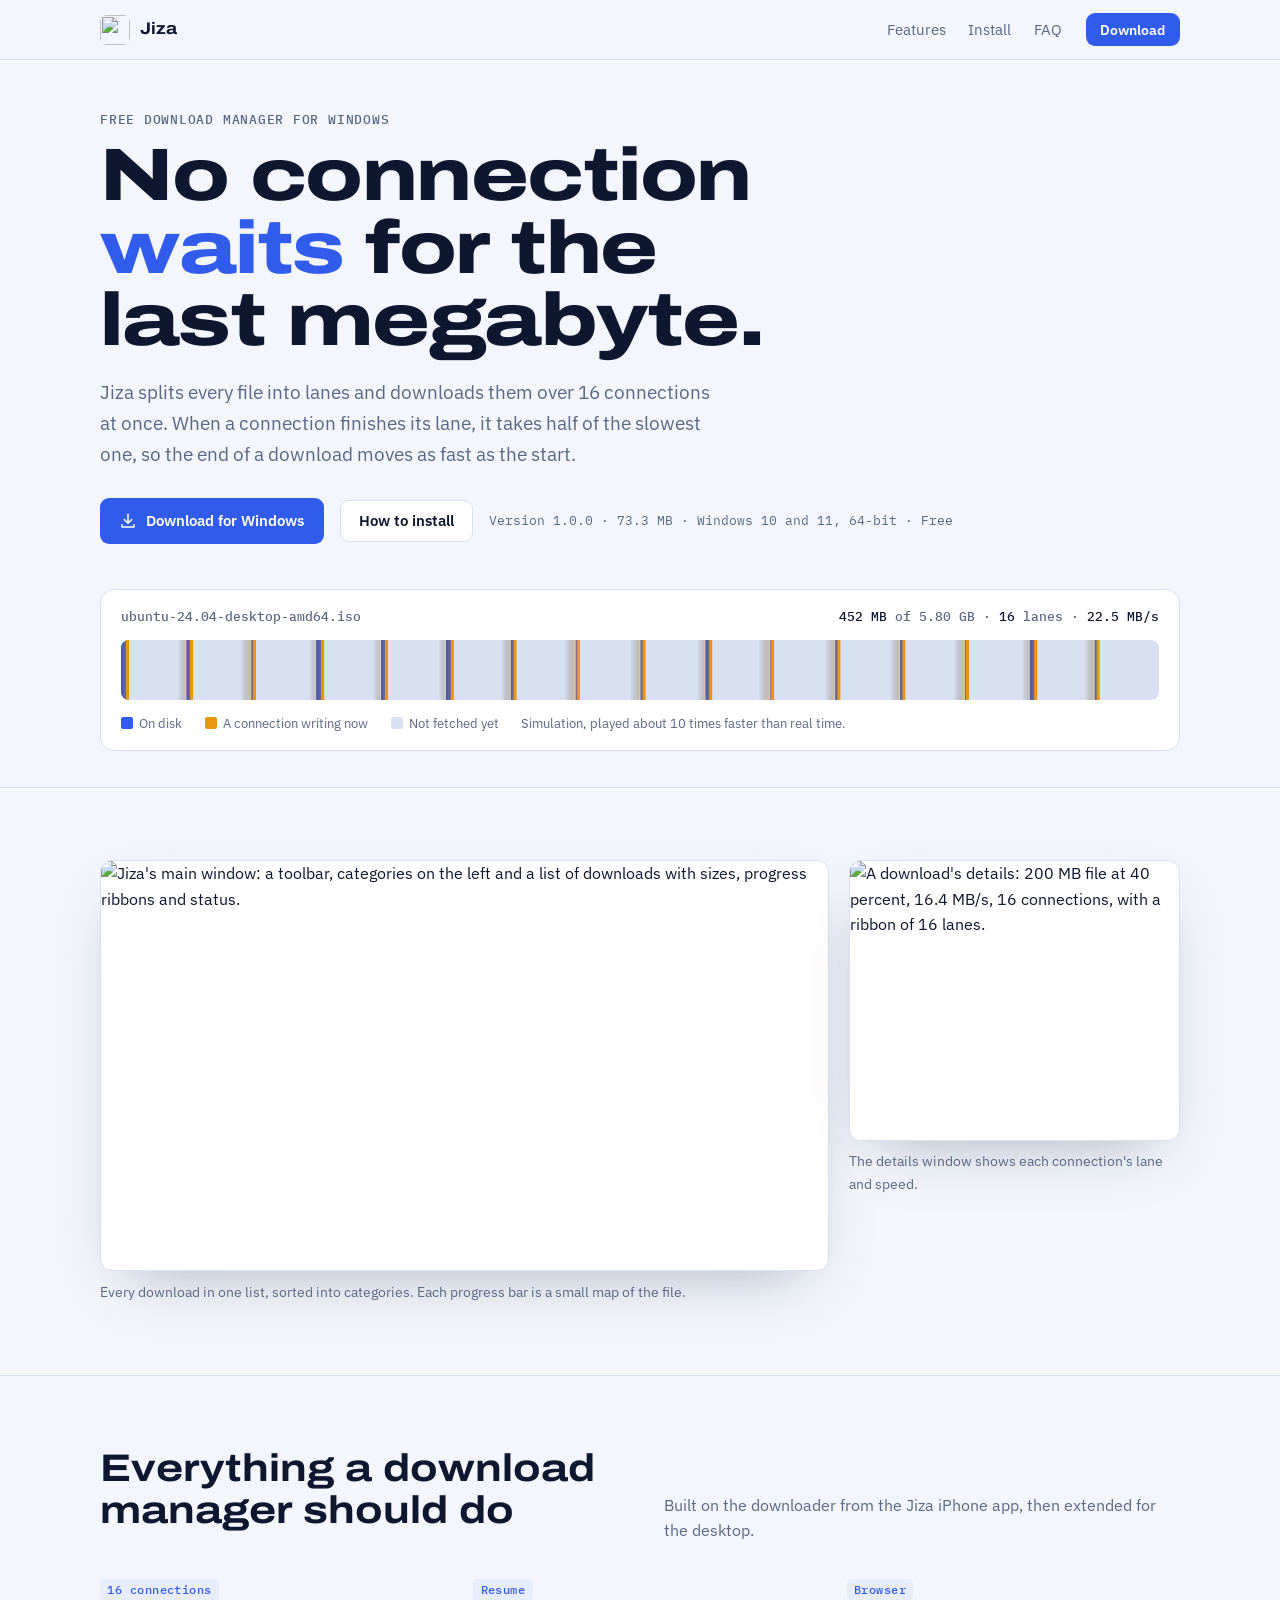
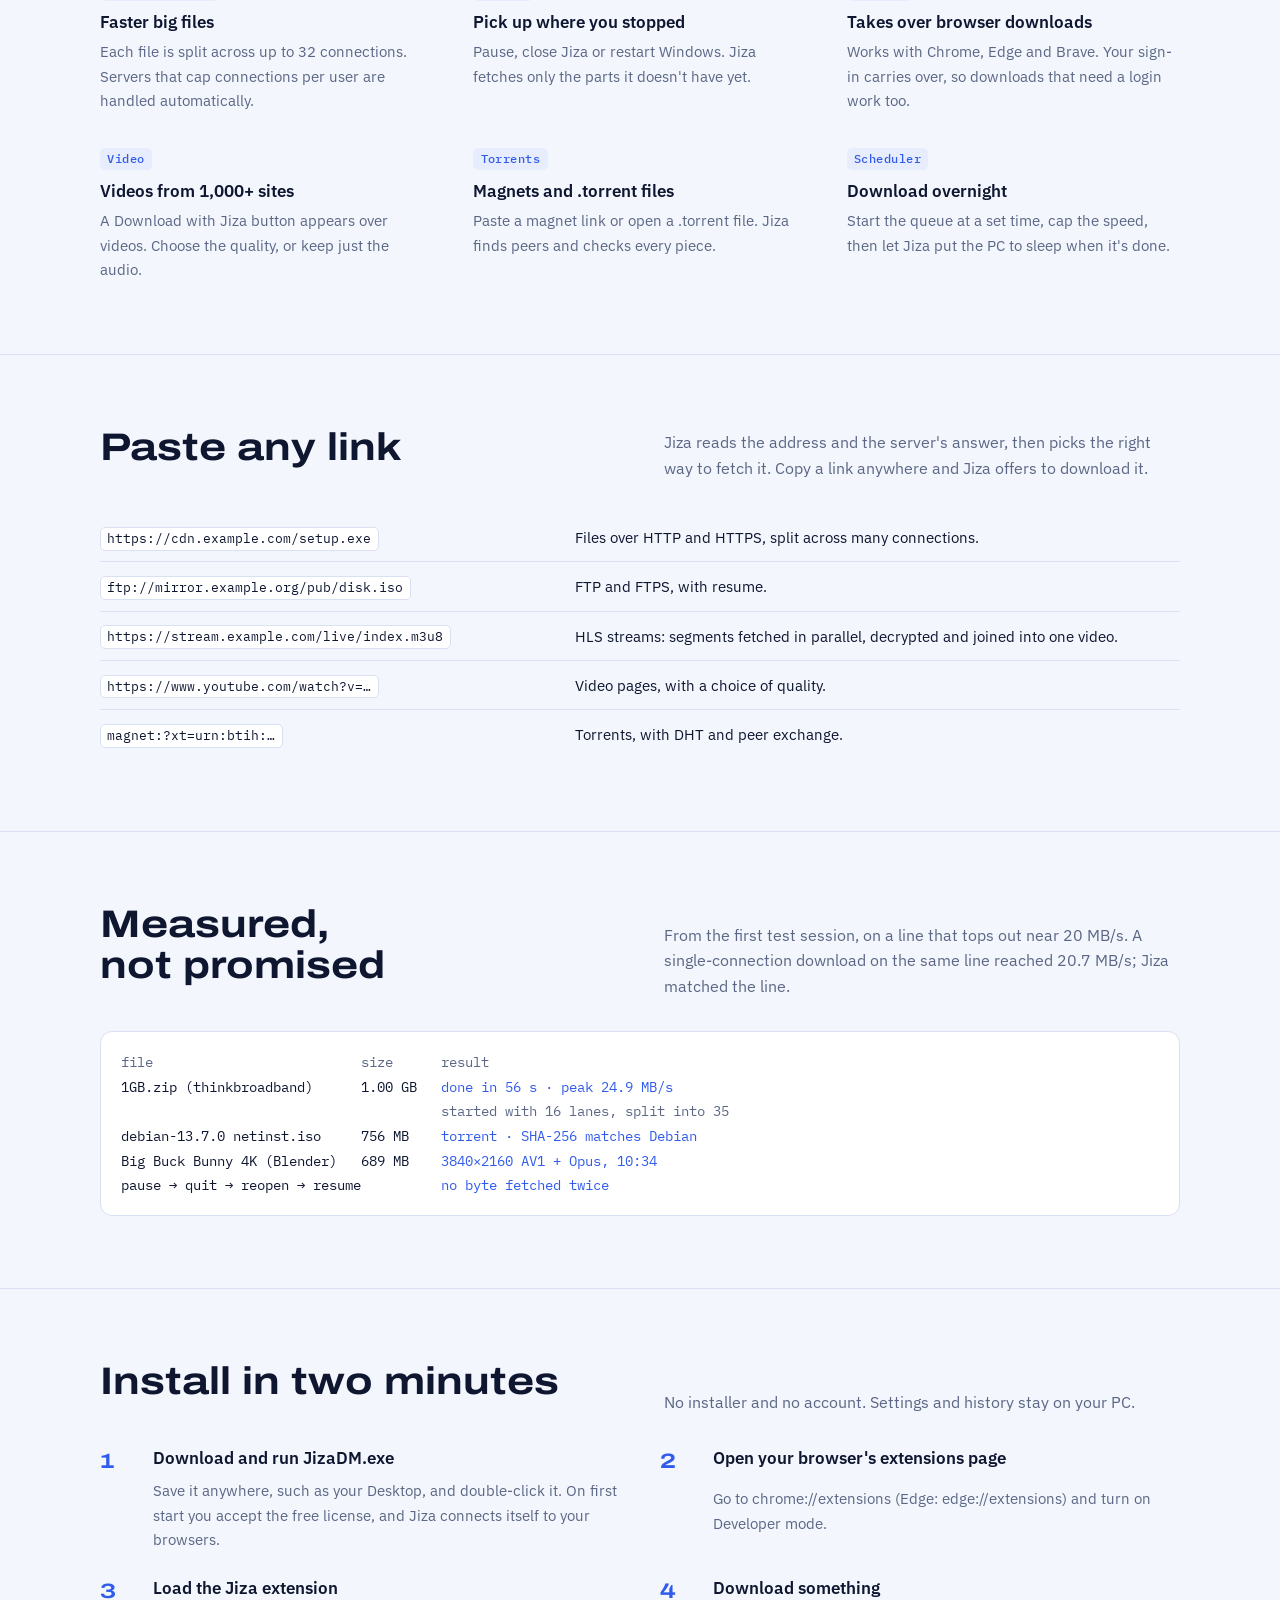
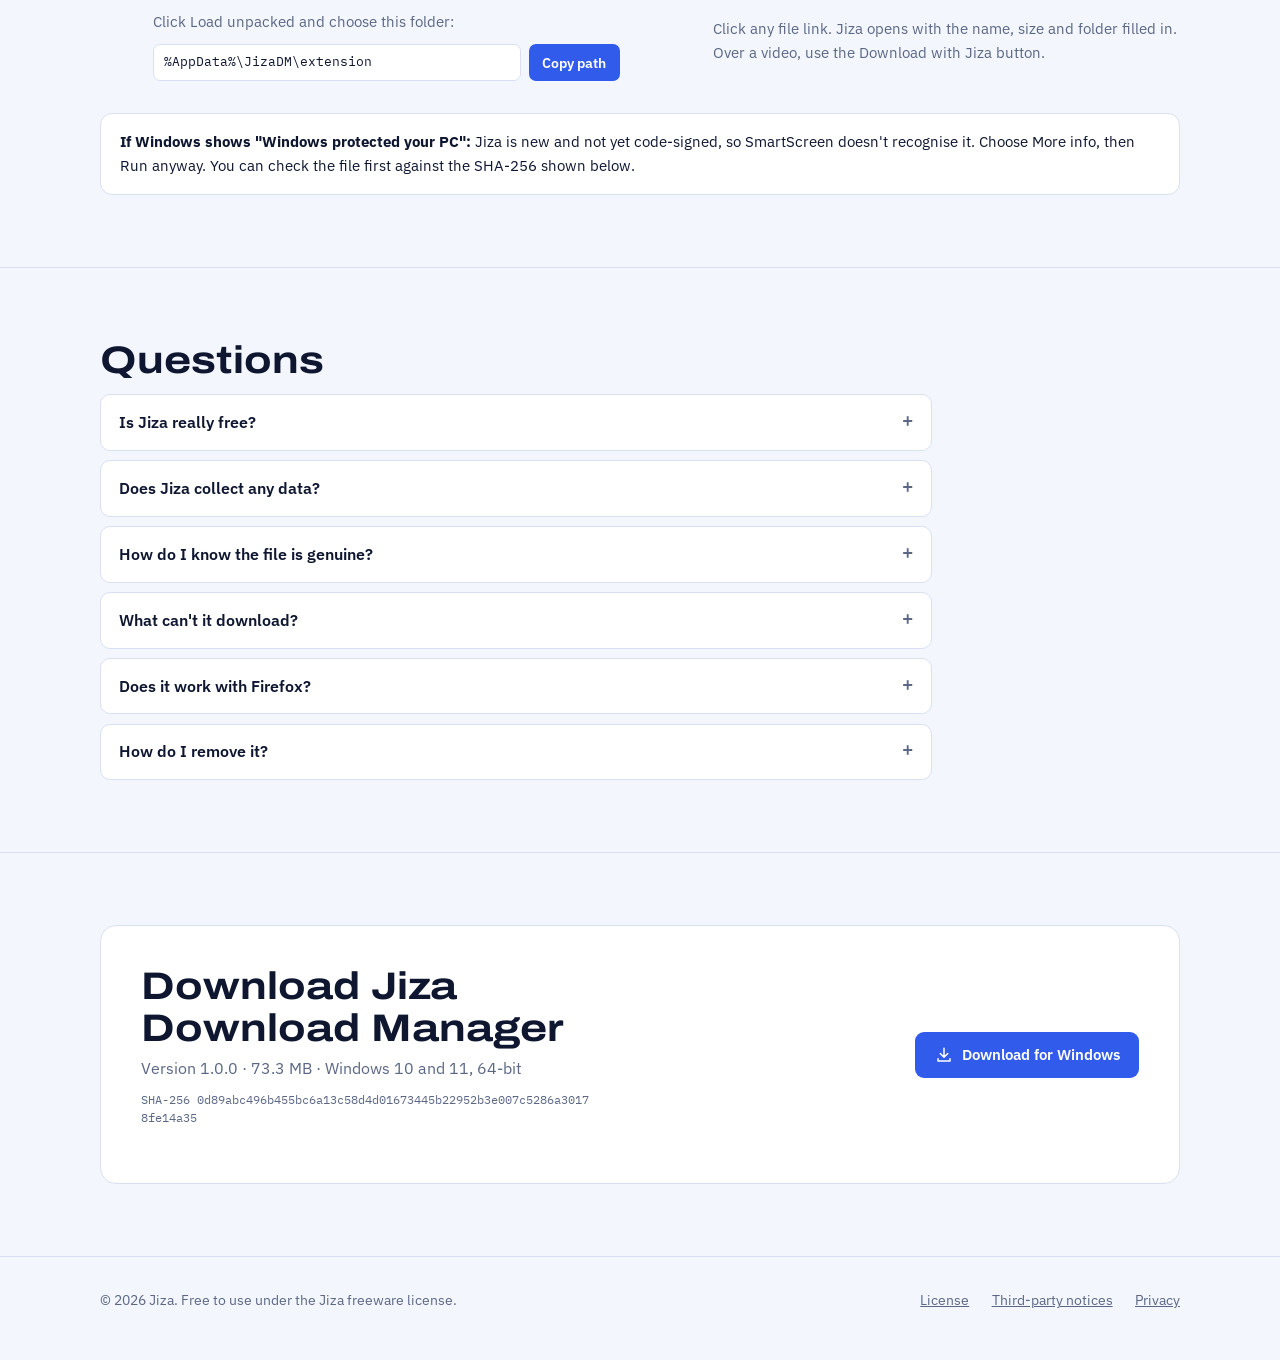
==== windows/JizaDM/site/public/index.html @ dedc34cc "Add Jiza Download Manager for Windows Windows download manager built from the Jiza app's downloader," ====
<!doctype html>
<html lang="en">
<head>
<meta charset="utf-8">
<meta name="viewport" content="width=device-width, initial-scale=1, viewport-fit=cover">
<title>Jiza Download Manager</title>
<meta name="description" content="Free download manager for Windows. Splits every file across 16 connections, resumes after restarts, and takes over downloads from Chrome, Edge and Brave.">
<meta property="og:title" content="Jiza Download Manager">
<meta property="og:description" content="Free download manager for Windows. 16 connections per file, resume anywhere, video sites and torrents.">
<meta property="og:image" content="https://jiza.app/assets/og.png">
<meta property="og:url" content="https://jiza.app/">
<meta name="twitter:card" content="summary_large_image">
<meta name="theme-color" content="#315BEB">
<link rel="icon" href="/assets/favicon.png" type="image/png">
<link rel="apple-touch-icon" href="/assets/apple-touch-icon.png">
<link rel="preconnect" href="https://fonts.googleapis.com">
<link rel="preconnect" href="https://fonts.gstatic.com" crossorigin>
<link rel="stylesheet" href="https://fonts.googleapis.com/css2?family=Archivo:wdth,wght@112..125,600..800&family=IBM+Plex+Mono:wght@400;500&family=IBM+Plex+Sans:wght@400;500;600&display=swap">
<style>
/* Layout: one wide column. The hero pairs the download with a live segment ribbon; sections below are reference. */
:root {
  --frost: #F3F6FC; --sheet: #FFFFFF; --ink: #0E1630; --slate: #5B6785; --rule: #D8E0F2;
  --cobalt: #315BEB; --cobalt-ink: #FFFFFF; --filament: #E8960F; --tint: #E7EDFC;
  --display: "Archivo", "Arial Narrow", system-ui, sans-serif;
  --body: "IBM Plex Sans", "Segoe UI", system-ui, sans-serif;
  --data: "IBM Plex Mono", "Cascadia Mono", Consolas, monospace;
  color-scheme: light;
}
@media (prefers-color-scheme: dark) {
  :root { --frost: #0F1730; --sheet: #172242; --ink: #EEF2FF; --slate: #9AA8C7; --rule: #26365F;
          --cobalt: #5A7EF2; --filament: #FFB547; --tint: #1C2A52; color-scheme: dark; }
}
* { box-sizing: border-box; }
html { scroll-behavior: smooth; }
@media (prefers-reduced-motion: reduce) { html { scroll-behavior: auto; } }
body { margin: 0; background: var(--frost); color: var(--ink); font: 400 1rem/1.6 var(--body); -webkit-font-smoothing: antialiased; }
.wrap { max-width: 70rem; margin: 0 auto; padding-left: max(20px, env(safe-area-inset-left, 0px)); padding-right: max(20px, env(safe-area-inset-right, 0px)); }
a { color: var(--cobalt); }
img { max-width: 100%; height: auto; display: block; }
:focus-visible { outline: 2px solid var(--filament); outline-offset: 3px; border-radius: 4px; }
.skip { position: absolute; left: -999px; top: 8px; background: var(--sheet); padding: .5rem .8rem; border-radius: 6px; }
.skip:focus { left: 12px; z-index: 20; }

/* Header */
header.top { position: sticky; top: 0; z-index: 10; background: color-mix(in srgb, var(--frost) 88%, transparent); backdrop-filter: blur(10px); border-bottom: 1px solid var(--rule); }
.bar { display: flex; align-items: center; gap: 1.5rem; padding-block: .8rem; }
.brand { display: flex; align-items: center; gap: .6rem; color: var(--ink); text-decoration: none; font: 700 1.05rem/1 var(--display); font-stretch: 112%; }
.brand img { width: 30px; height: 30px; border-radius: 7px; }
.bar nav { display: flex; gap: 1.4rem; margin-left: auto; font-size: .92rem; }
.bar nav a { color: var(--slate); text-decoration: none; }
.bar nav a:hover { color: var(--ink); }
.btn { display: inline-flex; align-items: center; gap: .55rem; font: 600 .95rem/1 var(--body); text-decoration: none; border-radius: 9px; padding: .8rem 1.15rem; border: 1px solid transparent; }
.btn-primary { background: var(--cobalt); color: var(--cobalt-ink); }
.btn-primary:hover { filter: brightness(1.08); }
.btn-quiet { color: var(--ink); border-color: var(--rule); background: var(--sheet); }
.btn-small { padding: .55rem .85rem; font-size: .88rem; }
.btn svg { width: 18px; height: 18px; flex: none; }

/* Hero */
.hero { padding-block: clamp(2rem, 6vh, 4.5rem) clamp(1.5rem, 4vh, 3rem); }
.eyebrow { font: 500 .8rem/1 var(--data); letter-spacing: .06em; text-transform: uppercase; color: var(--slate); }
.hero h1 { font: 800 clamp(2.2rem, min(5.8vw, 9vh), 4.8rem)/0.98 var(--display); font-stretch: 125%; letter-spacing: -0.02em; margin: .8rem 0 0; max-width: 15ch; text-wrap: balance; }
.hero h1 em { font-style: normal; color: var(--cobalt); }
.lede { max-width: 56ch; margin: 1.2rem 0 0; font-size: clamp(1.02rem, 2.2vh, 1.2rem); color: var(--slate); }
.cta { display: flex; flex-wrap: wrap; align-items: center; gap: .8rem 1rem; margin-top: 1.8rem; }
.meta { font: 400 .82rem/1.5 var(--data); color: var(--slate); }

.ribbon-frame { margin: clamp(1.5rem, 5vh, 3rem) 0 0; background: var(--sheet); border: 1px solid var(--rule); border-radius: 14px; padding: 1.1rem 1.25rem 1rem; }
.ribbon-head { display: flex; flex-wrap: wrap; justify-content: space-between; gap: .4rem 1.5rem; font: 500 .84rem/1.4 var(--data); color: var(--slate); font-variant-numeric: tabular-nums; }
.ribbon-head strong { color: var(--ink); font-weight: 500; }
#ribbon { display: block; width: 100%; height: clamp(40px, 7vh, 60px); margin-top: .85rem; }
.legend { display: flex; flex-wrap: wrap; align-items: center; gap: .4rem 1.4rem; margin-top: .8rem; font-size: .84rem; color: var(--slate); }
.swatch { display: inline-block; width: .75rem; height: .75rem; border-radius: 2px; vertical-align: -1px; margin-right: .4rem; }

/* Sections */
section { padding-block: clamp(3rem, 8vh, 5rem); border-top: 1px solid var(--rule); }
h2 { font: 700 clamp(1.6rem, 3.2vw, 2.4rem)/1.08 var(--display); font-stretch: 118%; margin: 0 0 .8rem; text-wrap: balance; max-width: 22ch; }
h3 { font: 600 1.05rem/1.3 var(--body); margin: 0 0 .35rem; }
p { margin: 0 0 1rem; max-width: 64ch; }
.muted { color: var(--slate); }
.head { display: grid; grid-template-columns: minmax(0, 1fr) minmax(0, 1fr); gap: 1rem 3rem; align-items: end; margin-bottom: 2rem; }
.head p { margin: 0; }

/* Screenshot */
.window { border-radius: 12px; overflow: hidden; border: 1px solid var(--rule); background: var(--sheet); box-shadow: 0 24px 60px -28px rgba(14, 22, 48, .35); }
.shots { display: grid; grid-template-columns: minmax(0, 2.2fr) minmax(0, 1fr); gap: 1.25rem; align-items: start; }
.caption { font-size: .88rem; color: var(--slate); margin-top: .6rem; }

/* Features */
.features { display: grid; grid-template-columns: repeat(3, minmax(0, 1fr)); gap: 2rem 2.5rem; }
.feature p { margin: 0; color: var(--slate); font-size: .96rem; }
.tag { display: inline-block; font: 500 .74rem/1 var(--data); letter-spacing: .04em; color: var(--cobalt); background: var(--tint); border-radius: 5px; padding: .3rem .45rem; margin-bottom: .7rem; }

/* Links table */
.links { width: 100%; border-collapse: collapse; font-size: .95rem; }
.links td { padding: .75rem 0; border-bottom: 1px solid var(--rule); vertical-align: top; }
.links tr:last-child td { border-bottom: 0; }
.links td:first-child { width: 44%; padding-right: 1.5rem; }
.links code { font: .82rem/1.4 var(--data); background: var(--sheet); border: 1px solid var(--rule); border-radius: 5px; padding: .15rem .4rem; word-break: break-all; }

/* Measured log */
.log { margin: 0; font: .88rem/1.75 var(--data); color: var(--ink); background: var(--sheet); border: 1px solid var(--rule); border-radius: 12px; padding: 1.1rem 1.25rem; overflow-x: auto; white-space: pre; font-variant-numeric: tabular-nums; }
.log .ok { color: var(--cobalt); } .log .dim { color: var(--slate); }

/* Install steps: a real sequence */
.steps { list-style: none; padding: 0; margin: 0; display: grid; grid-template-columns: repeat(2, minmax(0, 1fr)); gap: 1.5rem 2.5rem; counter-reset: step; }
.steps li { counter-increment: step; display: grid; grid-template-columns: 2.4rem minmax(0, 1fr); gap: .2rem .9rem; }
.steps li::before { content: counter(step); grid-row: 1 / span 3; font: 700 1.3rem/1.3 var(--display); font-stretch: 125%; color: var(--cobalt); }
.steps li > * { grid-column: 2; }
.steps p { margin: 0; color: var(--slate); font-size: .95rem; }
.copy-row { display: flex; gap: .5rem; margin-top: .5rem; flex-wrap: wrap; }
.copy-row code { flex: 1 1 14rem; min-width: 0; font: .82rem/1.4 var(--data); background: var(--sheet); border: 1px solid var(--rule); border-radius: 7px; padding: .5rem .65rem; overflow-x: auto; white-space: nowrap; }
.copy-row button { font: 600 .85rem var(--body); color: var(--cobalt-ink); background: var(--cobalt); border: 0; border-radius: 7px; padding: .5rem .85rem; cursor: pointer; }
.note { margin-top: 2rem; background: var(--sheet); border: 1px solid var(--rule); border-radius: 12px; padding: 1rem 1.2rem; font-size: .94rem; }
.note strong { color: var(--ink); }

/* FAQ */
.faq { display: grid; gap: .6rem; max-width: 52rem; }
details { background: var(--sheet); border: 1px solid var(--rule); border-radius: 10px; padding: .9rem 1.1rem; }
summary { cursor: pointer; font-weight: 600; list-style: none; display: flex; justify-content: space-between; gap: 1rem; }
summary::-webkit-details-marker { display: none; }
summary::after { content: "+"; font: 500 1.2rem/1 var(--data); color: var(--slate); }
details[open] summary::after { content: "−"; }
details p { margin: .7rem 0 0; color: var(--slate); }

/* Download band */
.final .box { background: var(--sheet); border: 1px solid var(--rule); border-radius: 16px; padding: clamp(1.5rem, 4vw, 2.5rem); display: grid; grid-template-columns: minmax(0, 1fr) auto; gap: 1.5rem 2rem; align-items: center; }
.hash { font: .76rem/1.5 var(--data); color: var(--slate); word-break: break-all; margin-top: .6rem; }

footer { border-top: 1px solid var(--rule); padding-block: 2rem 3rem; font-size: .88rem; color: var(--slate); }
footer .row { display: flex; flex-wrap: wrap; gap: .6rem 1.5rem; justify-content: space-between; }
footer nav { display: flex; flex-wrap: wrap; gap: .6rem 1.4rem; }
footer a { color: var(--slate); }

@media (max-width: 900px) {
  .features { grid-template-columns: repeat(2, minmax(0, 1fr)); }
  .shots { grid-template-columns: minmax(0, 1fr); }
  .head { grid-template-columns: minmax(0, 1fr); }
}
@media (max-width: 640px) {
  .bar nav { display: none; }
  .bar .btn { margin-left: auto; }
  .features, .steps { grid-template-columns: minmax(0, 1fr); }
  .final .box { grid-template-columns: minmax(0, 1fr); }
  .links tr { display: grid; border-bottom: 1px solid var(--rule); padding-block: .5rem; }
  .links td, .links td:first-child { width: auto; border: 0; padding: .2rem 0; }
  .log { white-space: pre-wrap; font-size: .8rem; }
}
</style>
</head>
<body>
<a class="skip" href="#main">Skip to content</a>
<header class="top">
  <div class="wrap bar">
    <a class="brand" href="/"><img src="/assets/favicon.png" alt="" width="30" height="30">Jiza</a>
    <nav aria-label="Sections">
      <a href="#features">Features</a>
      <a href="#install">Install</a>
      <a href="#faq">FAQ</a>
    </nav>
    <a class="btn btn-primary btn-small" href="/download/JizaDM.exe">Download</a>
  </div>
</header>

<main id="main">
  <div class="wrap hero">
    <div class="eyebrow">Free download manager for Windows</div>
    <h1>No connection <em>waits</em> for the last megabyte.</h1>
    <p class="lede">Jiza splits every file into lanes and downloads them over 16 connections at once. When a connection finishes its lane, it takes half of the slowest one, so the end of a download moves as fast as the start.</p>
    <div class="cta">
      <a class="btn btn-primary" href="/download/JizaDM.exe">
        <svg viewBox="0 0 24 24" fill="none" stroke="currentColor" stroke-width="2" stroke-linecap="round" stroke-linejoin="round" aria-hidden="true"><path d="M12 3v12m0 0-5-5m5 5 5-5M4 17v3h16v-3"/></svg>
        Download for Windows
      </a>
      <a class="btn btn-quiet" href="#install">How to install</a>
      <span class="meta">Version 1.0.0 · 73.3 MB · Windows 10 and 11, 64-bit · Free</span>
    </div>

    <figure class="ribbon-frame">
      <div class="ribbon-head">
        <span>ubuntu-24.04-desktop-amd64.iso</span>
        <span><strong id="got">0 MB</strong> of 5.80 GB · <strong id="lanes">16</strong> lanes · <strong id="rate">0.0 MB/s</strong></span>
      </div>
      <canvas id="ribbon" role="img" aria-label="Animated segment ribbon: sixteen connections fill their parts of a file, and finished connections split the slowest remaining part."></canvas>
      <figcaption class="legend">
        <span><i class="swatch" style="background:var(--cobalt)"></i>On disk</span>
        <span><i class="swatch" style="background:var(--filament)"></i>A connection writing now</span>
        <span><i class="swatch" style="background:var(--rule)"></i>Not fetched yet</span>
        <span>Simulation, played about 10 times faster than real time.</span>
      </figcaption>
    </figure>
  </div>

  <section>
    <div class="wrap">
      <div class="shots">
        <figure style="margin:0">
          <div class="window"><img src="/assets/app-main.webp" width="1400" height="788" alt="Jiza's main window: a toolbar, categories on the left and a list of downloads with sizes, progress ribbons and status." loading="lazy"></div>
          <figcaption class="caption">Every download in one list, sorted into categories. Each progress bar is a small map of the file.</figcaption>
        </figure>
        <figure style="margin:0">
          <div class="window"><img src="/assets/app-details.webp" width="759" height="642" alt="A download's details: 200 MB file at 40 percent, 16.4 MB/s, 16 connections, with a ribbon of 16 lanes." loading="lazy"></div>
          <figcaption class="caption">The details window shows each connection's lane and speed.</figcaption>
        </figure>
      </div>
    </div>
  </section>

  <section id="features">
    <div class="wrap">
      <div class="head">
        <h2>Everything a download manager should do</h2>
        <p class="muted">Built on the downloader from the Jiza iPhone app, then extended for the desktop.</p>
      </div>
      <div class="features">
        <div class="feature"><span class="tag">16 connections</span><h3>Faster big files</h3><p>Each file is split across up to 32 connections. Servers that cap connections per user are handled automatically.</p></div>
        <div class="feature"><span class="tag">Resume</span><h3>Pick up where you stopped</h3><p>Pause, close Jiza or restart Windows. Jiza fetches only the parts it doesn't have yet.</p></div>
        <div class="feature"><span class="tag">Browser</span><h3>Takes over browser downloads</h3><p>Works with Chrome, Edge and Brave. Your sign-in carries over, so downloads that need a login work too.</p></div>
        <div class="feature"><span class="tag">Video</span><h3>Videos from 1,000+ sites</h3><p>A Download with Jiza button appears over videos. Choose the quality, or keep just the audio.</p></div>
        <div class="feature"><span class="tag">Torrents</span><h3>Magnets and .torrent files</h3><p>Paste a magnet link or open a .torrent file. Jiza finds peers and checks every piece.</p></div>
        <div class="feature"><span class="tag">Scheduler</span><h3>Download overnight</h3><p>Start the queue at a set time, cap the speed, then let Jiza put the PC to sleep when it's done.</p></div>
      </div>
    </div>
  </section>

  <section>
    <div class="wrap">
      <div class="head">
        <h2>Paste any link</h2>
        <p class="muted">Jiza reads the address and the server's answer, then picks the right way to fetch it. Copy a link anywhere and Jiza offers to download it.</p>
      </div>
      <table class="links">
        <tbody>
          <tr><td><code>https://cdn.example.com/setup.exe</code></td><td>Files over HTTP and HTTPS, split across many connections.</td></tr>
          <tr><td><code>ftp://mirror.example.org/pub/disk.iso</code></td><td>FTP and FTPS, with resume.</td></tr>
          <tr><td><code>https://stream.example.com/live/index.m3u8</code></td><td>HLS streams: segments fetched in parallel, decrypted and joined into one video.</td></tr>
          <tr><td><code>https://www.youtube.com/watch?v=…</code></td><td>Video pages, with a choice of quality.</td></tr>
          <tr><td><code>magnet:?xt=urn:btih:…</code></td><td>Torrents, with DHT and peer exchange.</td></tr>
        </tbody>
      </table>
    </div>
  </section>

  <section>
    <div class="wrap">
      <div class="head">
        <h2>Measured, not promised</h2>
        <p class="muted">From the first test session, on a line that tops out near 20 MB/s. A single-connection download on the same line reached 20.7 MB/s; Jiza matched the line.</p>
      </div>
      <pre class="log"><span class="dim">file                          size      result</span>
1GB.zip (thinkbroadband)      1.00 GB   <span class="ok">done in 56 s · peak 24.9 MB/s</span>
                                        <span class="dim">started with 16 lanes, split into 35</span>
debian-13.7.0 netinst.iso     756 MB    <span class="ok">torrent · SHA-256 matches Debian</span>
Big Buck Bunny 4K (Blender)   689 MB    <span class="ok">3840×2160 AV1 + Opus, 10:34</span>
pause → quit → reopen → resume          <span class="ok">no byte fetched twice</span></pre>
    </div>
  </section>

  <section id="install">
    <div class="wrap">
      <div class="head">
        <h2>Install in two minutes</h2>
        <p class="muted">No installer and no account. Settings and history stay on your PC.</p>
      </div>
      <ol class="steps">
        <li>
          <h3>Download and run JizaDM.exe</h3>
          <p>Save it anywhere, such as your Desktop, and double-click it. On first start you accept the free license, and Jiza connects itself to your browsers.</p>
        </li>
        <li>
          <h3>Open your browser's extensions page</h3>
          <p>Go to chrome://extensions (Edge: edge://extensions) and turn on Developer mode.</p>
        </li>
        <li>
          <h3>Load the Jiza extension</h3>
          <p>Click Load unpacked and choose this folder:</p>
          <div class="copy-row"><code id="ext-path">%AppData%\JizaDM\extension</code><button type="button" id="copy-path">Copy path</button></div>
        </li>
        <li>
          <h3>Download something</h3>
          <p>Click any file link. Jiza opens with the name, size and folder filled in. Over a video, use the Download with Jiza button.</p>
        </li>
      </ol>
      <div class="note"><strong>If Windows shows "Windows protected your PC":</strong> Jiza is new and not yet code-signed, so SmartScreen doesn't recognise it. Choose More info, then Run anyway. You can check the file first against the SHA-256 shown below.</div>
    </div>
  </section>

  <section id="faq">
    <div class="wrap">
      <h2>Questions</h2>
      <div class="faq">
        <details><summary>Is Jiza really free?</summary><p>Yes. You can use it on any number of PCs, at home or at work, at no cost. There are no ads, no trial period and no paid tier. The <a href="/license">license</a> covers the details.</p></details>
        <details><summary>Does Jiza collect any data?</summary><p>No. There are no analytics. Jiza only contacts the sites you download from, the yt-dlp and FFmpeg releases on GitHub when you first use video features, and torrent peers when you download a torrent.</p></details>
        <details><summary>How do I know the file is genuine?</summary><p>Compare its SHA-256 with the one on this page. In PowerShell, run <code>Get-FileHash JizaDM.exe</code> in the folder you saved it to.</p></details>
        <details><summary>What can't it download?</summary><p>Streams protected by DRM, such as Netflix, Disney+ and Spotify. Jiza doesn't bypass copy protection. Only download files you have the right to keep.</p></details>
        <details><summary>Does it work with Firefox?</summary><p>Not yet. The browser extension supports Chrome, Edge, Brave and Vivaldi. In any browser you can still copy a link; Jiza notices it and offers to download.</p></details>
        <details><summary>How do I remove it?</summary><p>Close Jiza from its tray icon, delete JizaDM.exe, and delete the folder %AppData%\JizaDM. Remove the extension from your browser's extensions page.</p></details>
      </div>
    </div>
  </section>

  <section class="final">
    <div class="wrap">
      <div class="box">
        <div>
          <h2 style="margin-bottom:.4rem">Download Jiza Download Manager</h2>
          <p class="muted" style="margin:0">Version 1.0.0 · 73.3 MB · Windows 10 and 11, 64-bit</p>
          <p class="hash">SHA-256 0d89abc496b455bc6a13c58d4d01673445b22952b3e007c5286a30178fe14a35</p>
        </div>
        <a class="btn btn-primary" href="/download/JizaDM.exe">
          <svg viewBox="0 0 24 24" fill="none" stroke="currentColor" stroke-width="2" stroke-linecap="round" stroke-linejoin="round" aria-hidden="true"><path d="M12 3v12m0 0-5-5m5 5 5-5M4 17v3h16v-3"/></svg>
          Download for Windows
        </a>
      </div>
    </div>
  </section>
</main>

<footer>
  <div class="wrap row">
    <span>© 2026 Jiza. Free to use under the Jiza freeware license.</span>
    <nav aria-label="Legal">
      <a href="/license">License</a>
      <a href="/license#notices">Third-party notices</a>
      <a href="/license#privacy">Privacy</a>
    </nav>
  </div>
</footer>

<script>
(() => {
  const canvas = document.getElementById("ribbon");
  const ctx = canvas.getContext("2d");
  const got = document.getElementById("got"), lanesOut = document.getElementById("lanes"), rateOut = document.getElementById("rate");
  const TOTAL = 5.8 * 1024, MIN_SPLIT = 48, SPEEDUP = 10;
  const reduced = matchMedia("(prefers-reduced-motion: reduce)").matches;
  let segments, workers, last, finishedAt;
  const token = name => getComputedStyle(document.documentElement).getPropertyValue(name).trim();

  function reset() {
    const n = 16, size = TOTAL / n;
    segments = Array.from({ length: n }, (_, i) => ({ start: i * size, end: (i + 1) * size, done: 0, owner: i }));
    workers = Array.from({ length: n }, (_, i) => ({ id: i, speed: 0.8 + Math.random() * 1.4, seg: segments[i] }));
    last = performance.now(); finishedAt = 0;
  }
  function steal(worker) {
    let victim = null, most = 0;
    for (const s of segments) {
      const left = s.end - (s.start + s.done);
      if (s.owner !== null && left >= MIN_SPLIT && left > most) { victim = s; most = left; }
    }
    if (!victim) { worker.seg = null; return; }
    const mid = victim.start + victim.done + most / 2;
    const upper = { start: mid, end: victim.end, done: 0, owner: worker.id };
    victim.end = mid;
    segments.splice(segments.indexOf(victim) + 1, 0, upper);
    worker.seg = upper;
  }
  function step(seconds) {
    let rate = 0;
    for (const w of workers) {
      if (!w.seg) continue;
      const s = w.seg, pace = w.speed * (0.85 + Math.random() * 0.3);
      s.done = Math.min(s.end - s.start, s.done + pace * seconds);
      rate += pace;
      if (s.start + s.done >= s.end) { s.owner = null; steal(w); }
    }
    return rate;
  }
  function draw() {
    const dpr = devicePixelRatio || 1, w = canvas.clientWidth, h = canvas.clientHeight;
    if (canvas.width !== Math.round(w * dpr) || canvas.height !== Math.round(h * dpr)) { canvas.width = Math.round(w * dpr); canvas.height = Math.round(h * dpr); }
    ctx.setTransform(dpr, 0, 0, dpr, 0, 0);
    const track = token("--rule"), disk = token("--cobalt"), head = token("--filament"), sheet = token("--sheet");
    ctx.clearRect(0, 0, w, h); ctx.save(); ctx.beginPath(); ctx.roundRect(0, 0, w, h, 8); ctx.clip();
    ctx.fillStyle = track; ctx.fillRect(0, 0, w, h);
    for (const s of segments) {
      const x = (s.start / TOTAL) * w, fill = (s.done / TOTAL) * w;
      ctx.fillStyle = disk; ctx.fillRect(x, 0, fill, h);
      if (s.start > 0) { ctx.fillStyle = sheet; ctx.fillRect(x - 0.5, 0, 1, h); }
      if (s.owner !== null && s.start + s.done < s.end) {
        const edge = x + fill, glow = ctx.createLinearGradient(edge - 14, 0, edge, 0);
        glow.addColorStop(0, "rgba(0,0,0,0)"); glow.addColorStop(1, head);
        ctx.globalAlpha = 0.45; ctx.fillStyle = glow; ctx.fillRect(edge - 14, 0, 14, h);
        ctx.globalAlpha = 1; ctx.fillStyle = head; ctx.fillRect(edge - 1.5, 0, 3, h);
      }
    }
    ctx.restore();
  }
  function report(rate) {
    const done = segments.reduce((a, s) => a + s.done, 0);
    got.textContent = done >= 1024 ? (done / 1024).toFixed(2) + " GB" : Math.round(done) + " MB";
    lanesOut.textContent = segments.length;
    rateOut.textContent = rate.toFixed(1) + " MB/s";
    return done;
  }
  function frame(now) {
    const seconds = Math.min(0.1, (now - last) / 1000) * SPEEDUP; last = now;
    const done = report(step(seconds)); draw();
    if (done >= TOTAL - 0.01) { rateOut.textContent = "complete"; finishedAt ||= now; if (now - finishedAt > 2400) reset(); }
    requestAnimationFrame(frame);
  }
  function still() { reset(); let rate = 0; for (let i = 0; i < 1900; i++) rate = step(1); report(rate); draw(); }
  addEventListener("resize", draw);
  matchMedia("(prefers-color-scheme: dark)").addEventListener("change", draw);
  if (reduced) still(); else { reset(); draw(); requestAnimationFrame(frame); }

  const copy = document.getElementById("copy-path");
  copy.addEventListener("click", async () => {
    const code = document.getElementById("ext-path");
    try { await navigator.clipboard.writeText(code.textContent); copy.textContent = "Copied"; }
    catch { const r = document.createRange(); r.selectNodeContents(code); const s = getSelection(); s.removeAllRanges(); s.addRange(r); copy.textContent = "Press Ctrl+C"; }
    setTimeout(() => (copy.textContent = "Copy path"), 2000);
  });
})();
</script>
</body>
</html>
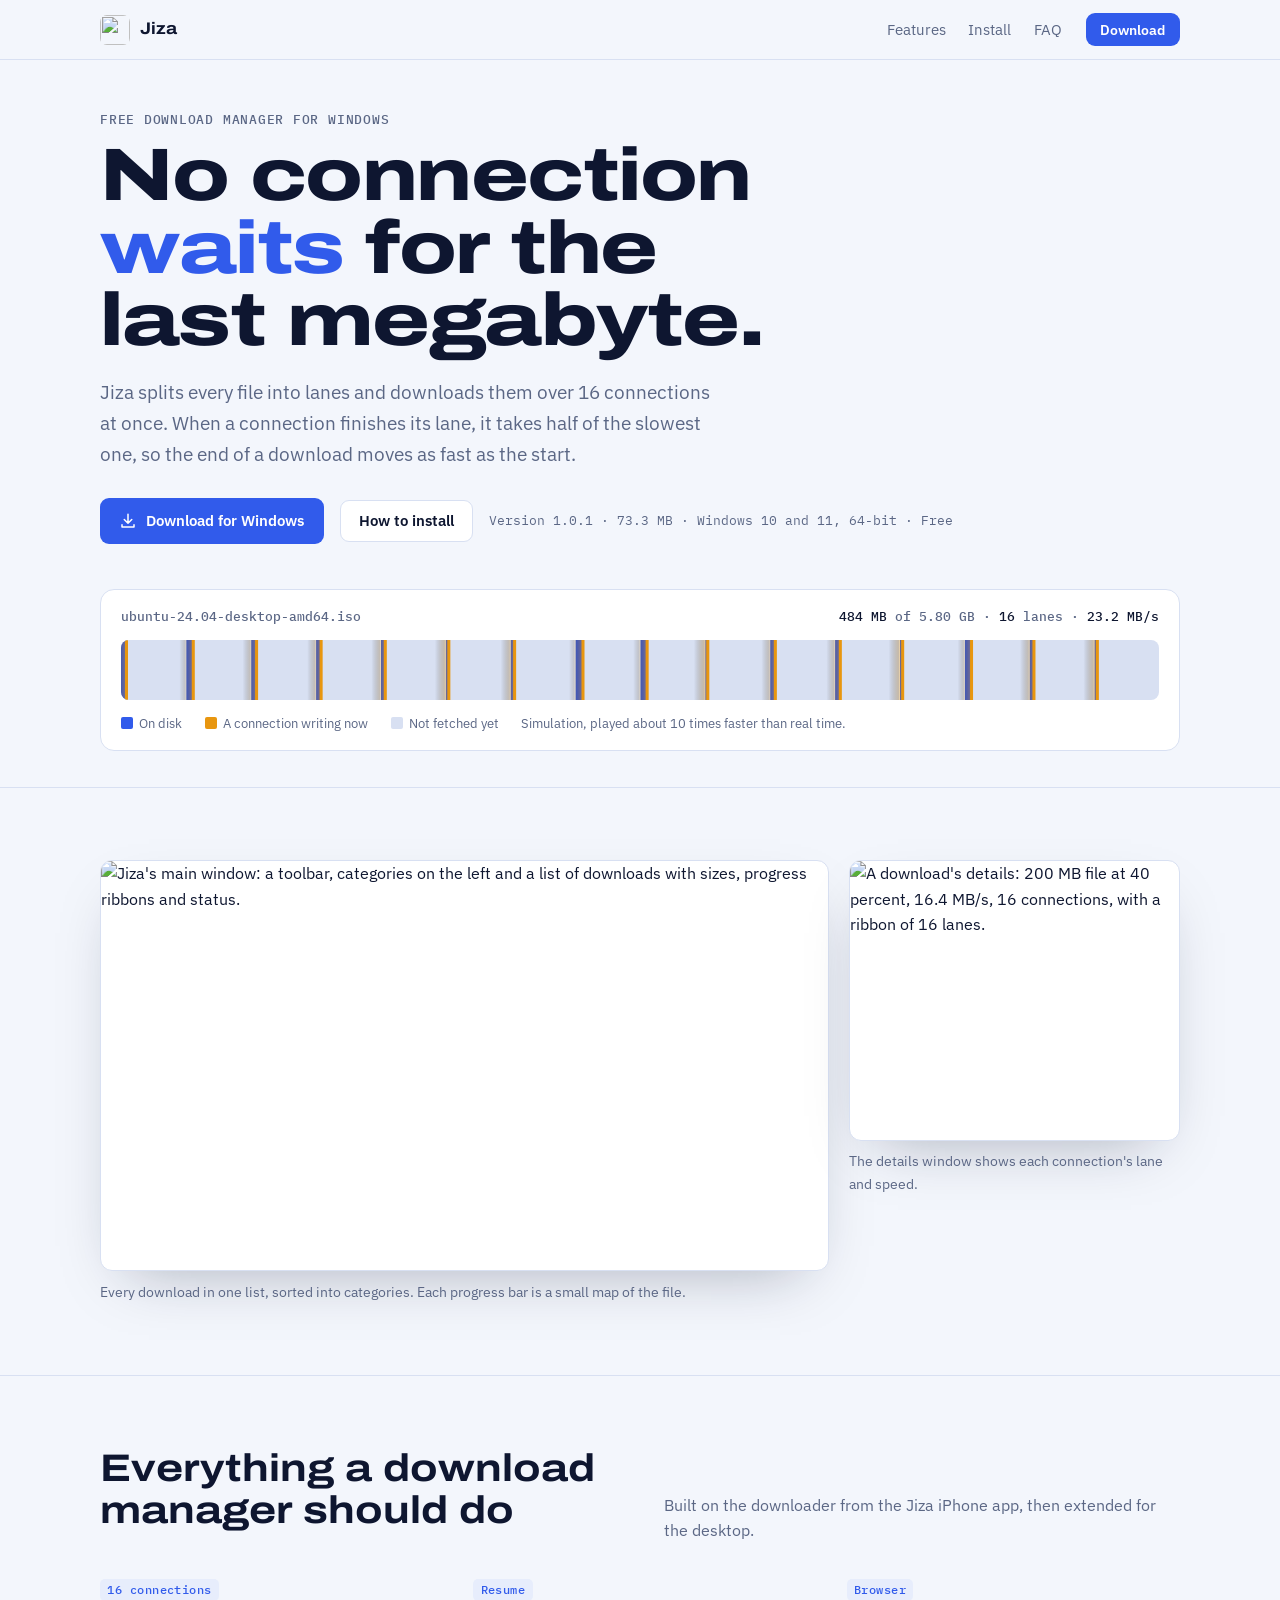
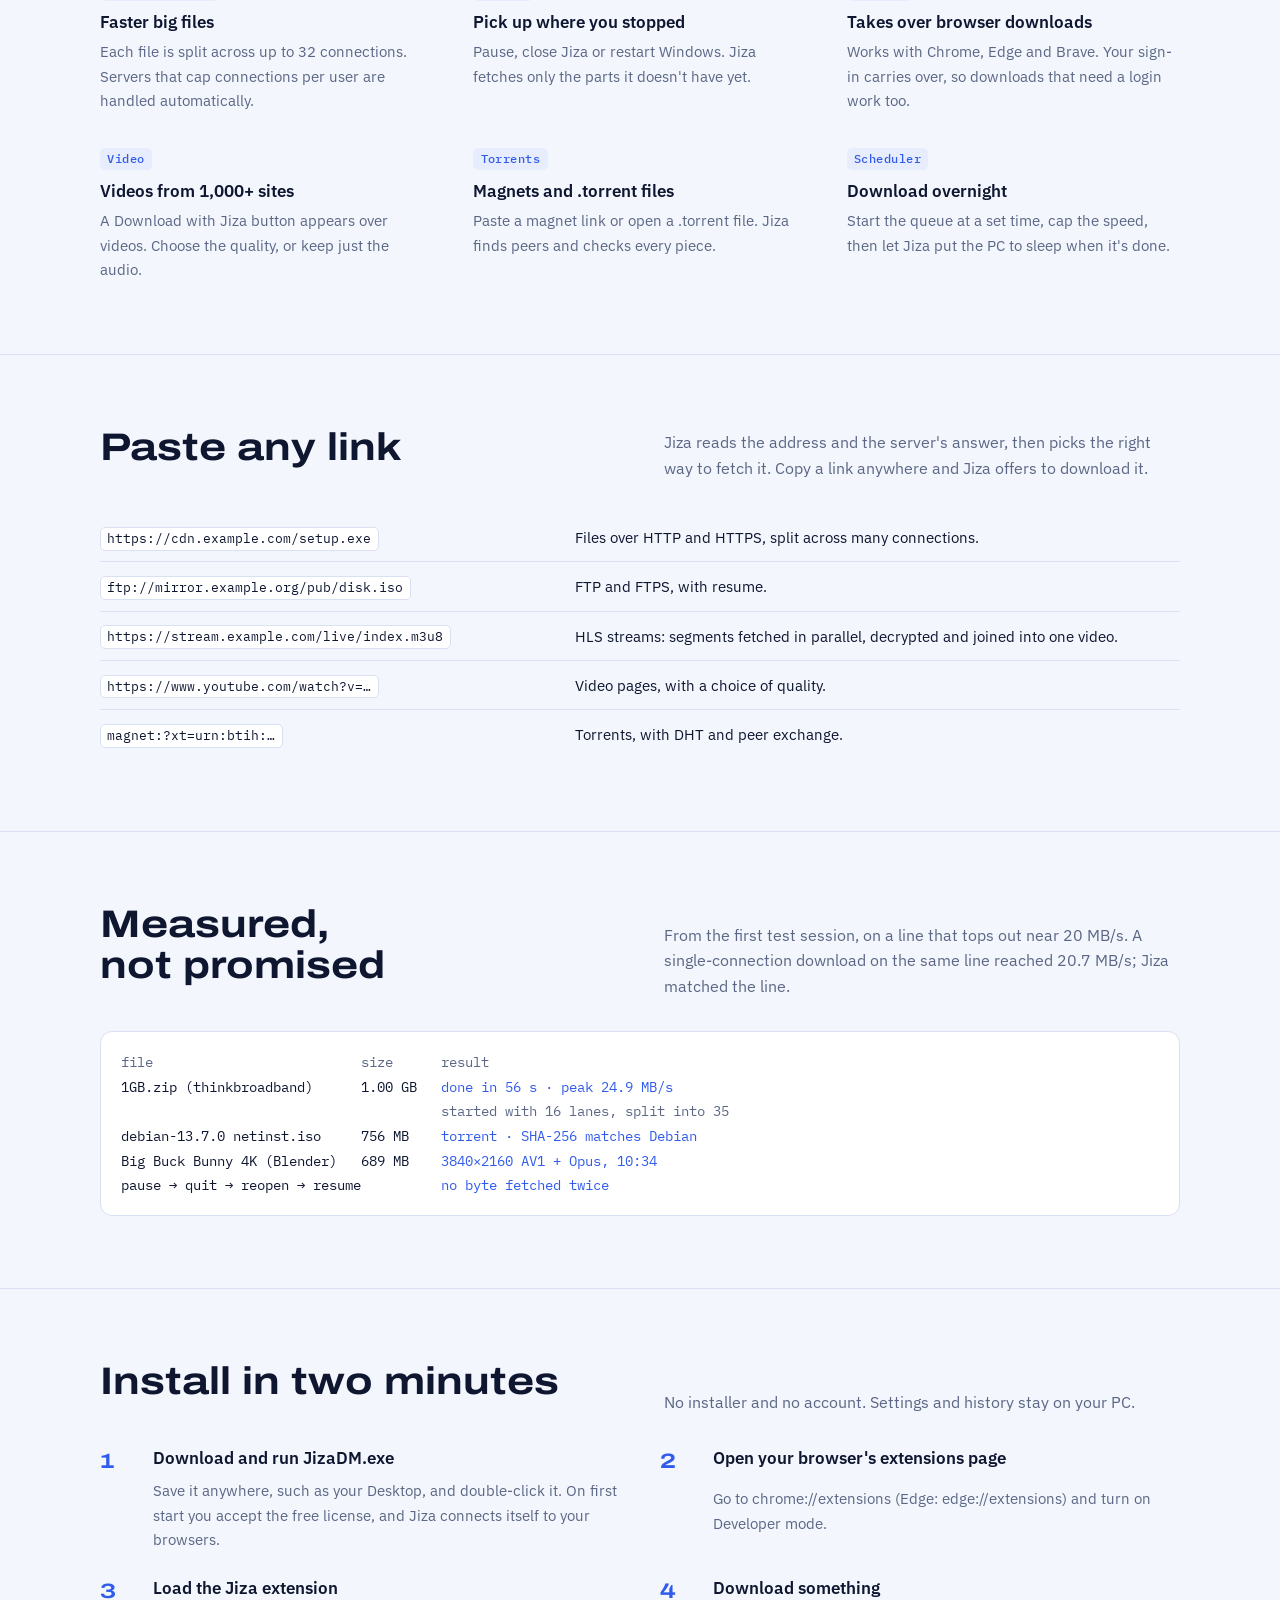
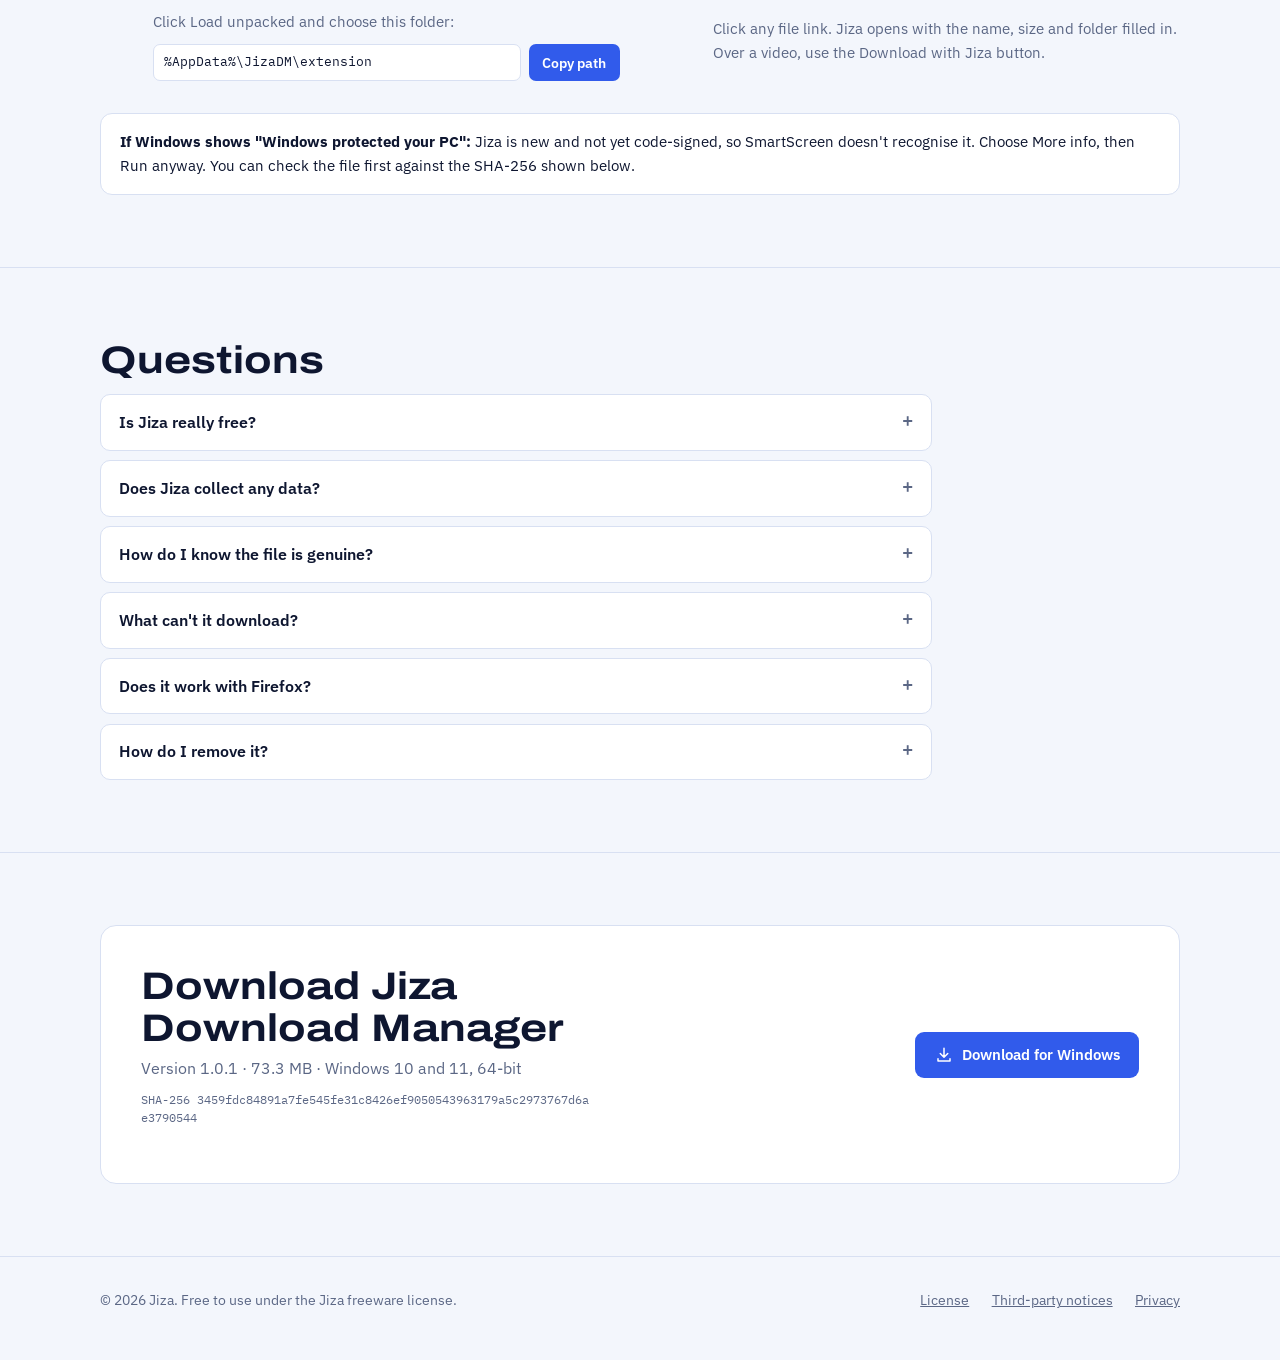
==== commit 4f78804b: "Jiza 1.0.1: tolerate a byte-order mark in settings and list files Notepad and PowerShell save UTF-8 " ====
--- a/windows/JizaDM/site/public/index.html
+++ b/windows/JizaDM/site/public/index.html
@@ -173,7 +173,7 @@
         Download for Windows
       </a>
       <a class="btn btn-quiet" href="#install">How to install</a>
-      <span class="meta">Version 1.0.0 · 73.3 MB · Windows 10 and 11, 64-bit · Free</span>
+      <span class="meta">Version 1.0.1 · 73.3 MB · Windows 10 and 11, 64-bit · Free</span>
     </div>
 
     <figure class="ribbon-frame">
@@ -304,8 +304,8 @@
       <div class="box">
         <div>
           <h2 style="margin-bottom:.4rem">Download Jiza Download Manager</h2>
-          <p class="muted" style="margin:0">Version 1.0.0 · 73.3 MB · Windows 10 and 11, 64-bit</p>
-          <p class="hash">SHA-256 0d89abc496b455bc6a13c58d4d01673445b22952b3e007c5286a30178fe14a35</p>
+          <p class="muted" style="margin:0">Version 1.0.1 · 73.3 MB · Windows 10 and 11, 64-bit</p>
+          <p class="hash">SHA-256 3459fdc84891a7fe545fe31c8426ef9050543963179a5c2973767d6ae3790544</p>
         </div>
         <a class="btn btn-primary" href="/download/JizaDM.exe">
           <svg viewBox="0 0 24 24" fill="none" stroke="currentColor" stroke-width="2" stroke-linecap="round" stroke-linejoin="round" aria-hidden="true"><path d="M12 3v12m0 0-5-5m5 5 5-5M4 17v3h16v-3"/></svg>
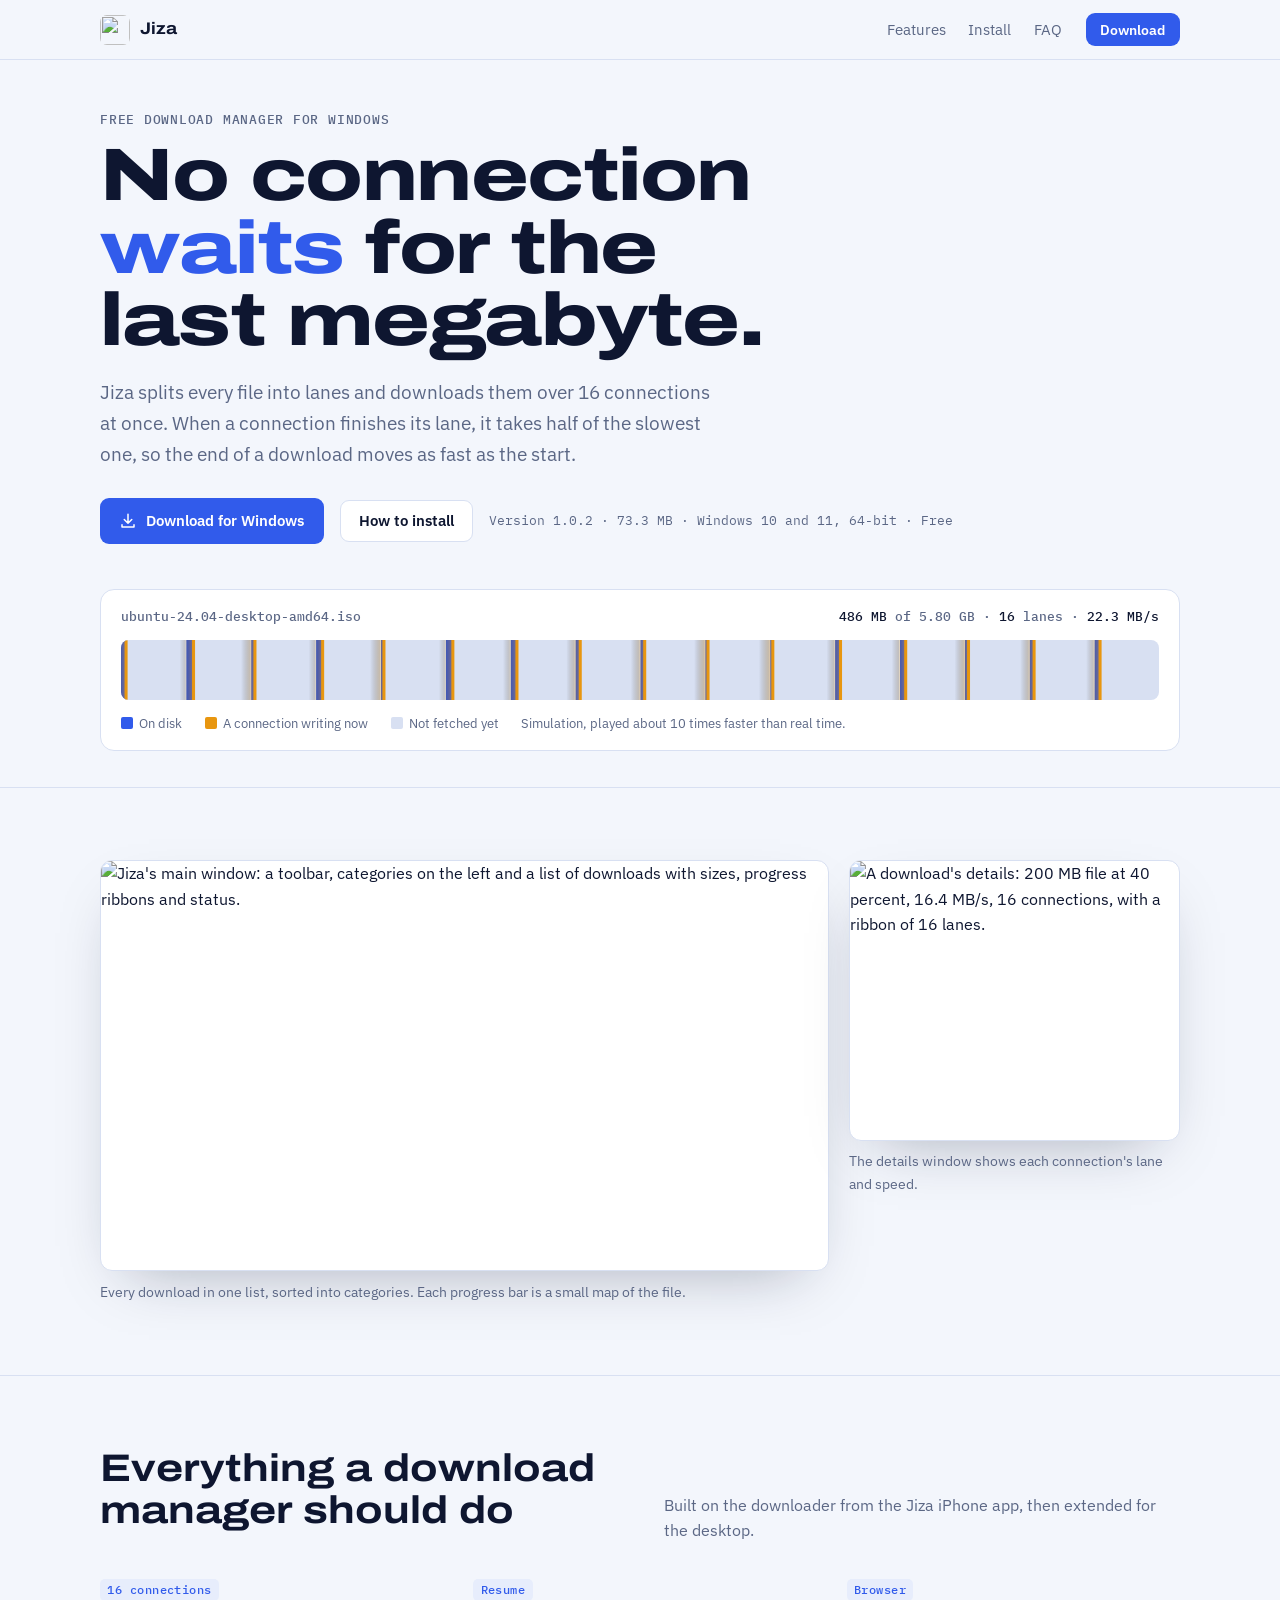
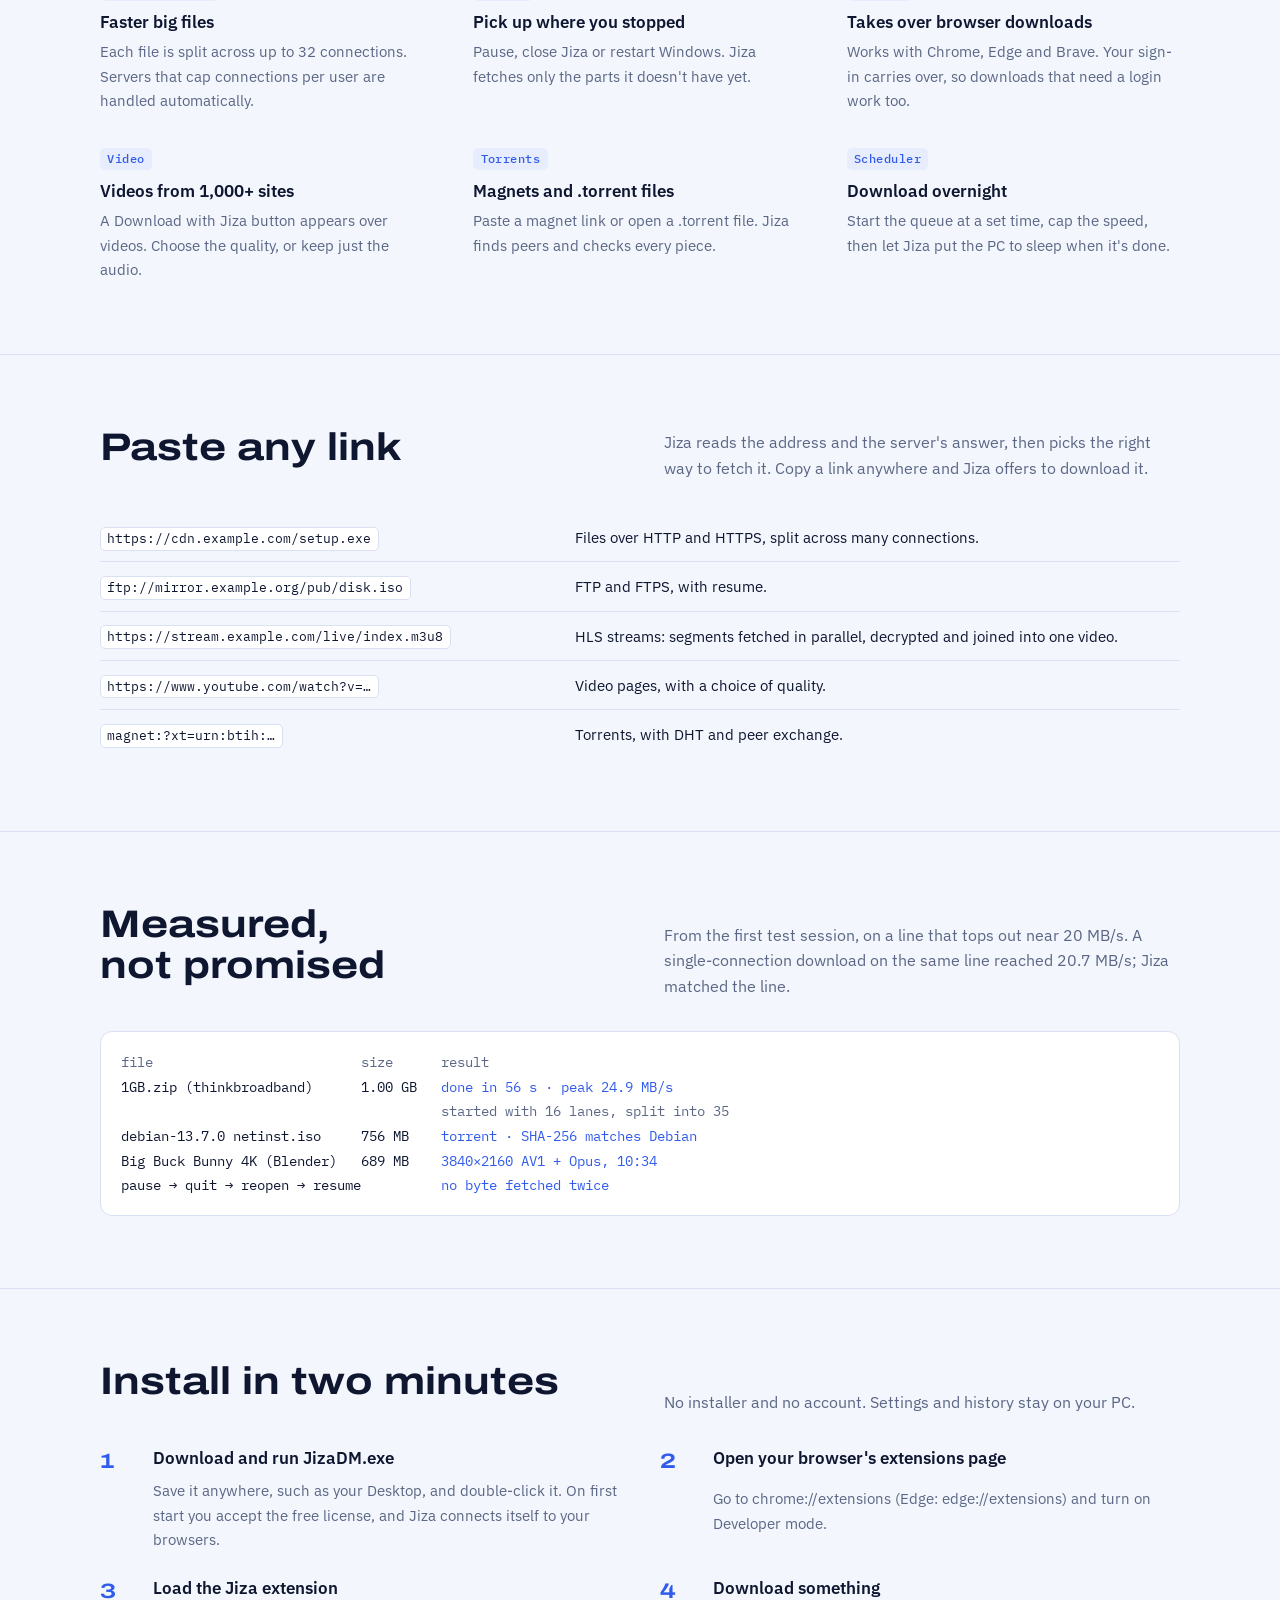
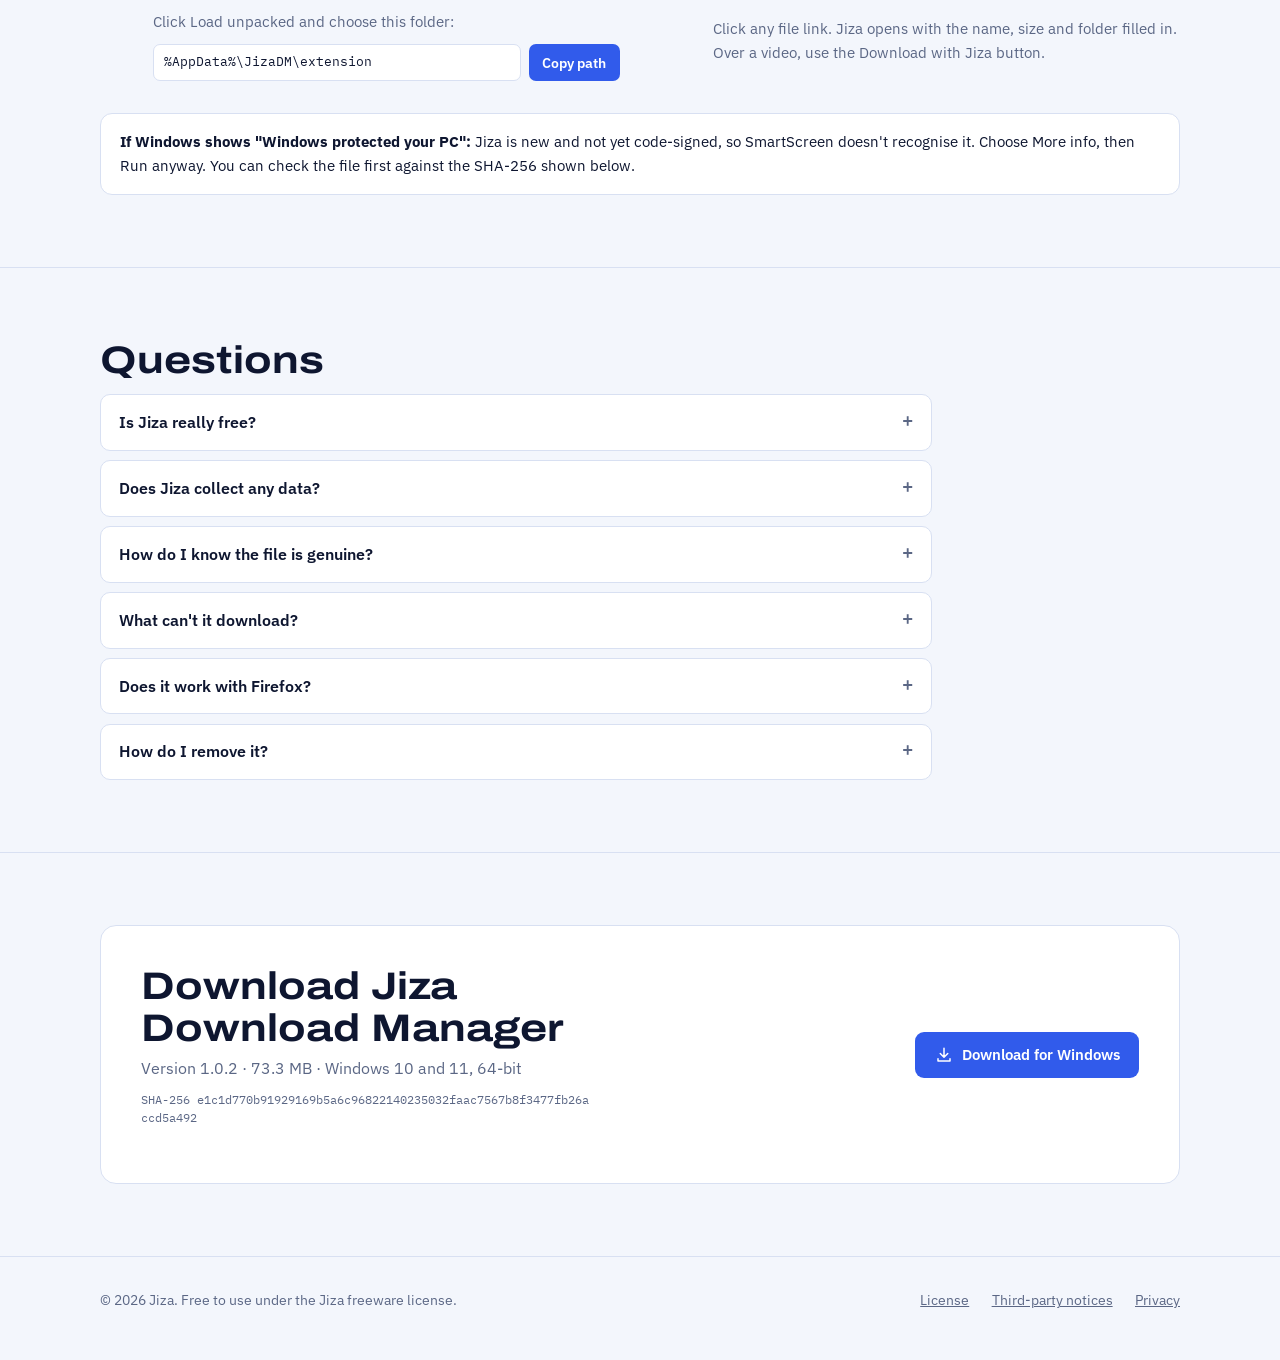
==== commit 3476fcea: "Release 1.0.2 to jiza.app: point downloads at JizaDM-1.0.2.exe - functions/download: RELEASES now se" ====
--- a/windows/JizaDM/site/public/index.html
+++ b/windows/JizaDM/site/public/index.html
@@ -173,7 +173,7 @@
         Download for Windows
       </a>
       <a class="btn btn-quiet" href="#install">How to install</a>
-      <span class="meta">Version 1.0.1 · 73.3 MB · Windows 10 and 11, 64-bit · Free</span>
+      <span class="meta">Version 1.0.2 · 73.3 MB · Windows 10 and 11, 64-bit · Free</span>
     </div>
 
     <figure class="ribbon-frame">
@@ -304,8 +304,8 @@
       <div class="box">
         <div>
           <h2 style="margin-bottom:.4rem">Download Jiza Download Manager</h2>
-          <p class="muted" style="margin:0">Version 1.0.1 · 73.3 MB · Windows 10 and 11, 64-bit</p>
-          <p class="hash">SHA-256 3459fdc84891a7fe545fe31c8426ef9050543963179a5c2973767d6ae3790544</p>
+          <p class="muted" style="margin:0">Version 1.0.2 · 73.3 MB · Windows 10 and 11, 64-bit</p>
+          <p class="hash">SHA-256 e1c1d770b91929169b5a6c96822140235032faac7567b8f3477fb26accd5a492</p>
         </div>
         <a class="btn btn-primary" href="/download/JizaDM.exe">
           <svg viewBox="0 0 24 24" fill="none" stroke="currentColor" stroke-width="2" stroke-linecap="round" stroke-linejoin="round" aria-hidden="true"><path d="M12 3v12m0 0-5-5m5 5 5-5M4 17v3h16v-3"/></svg>
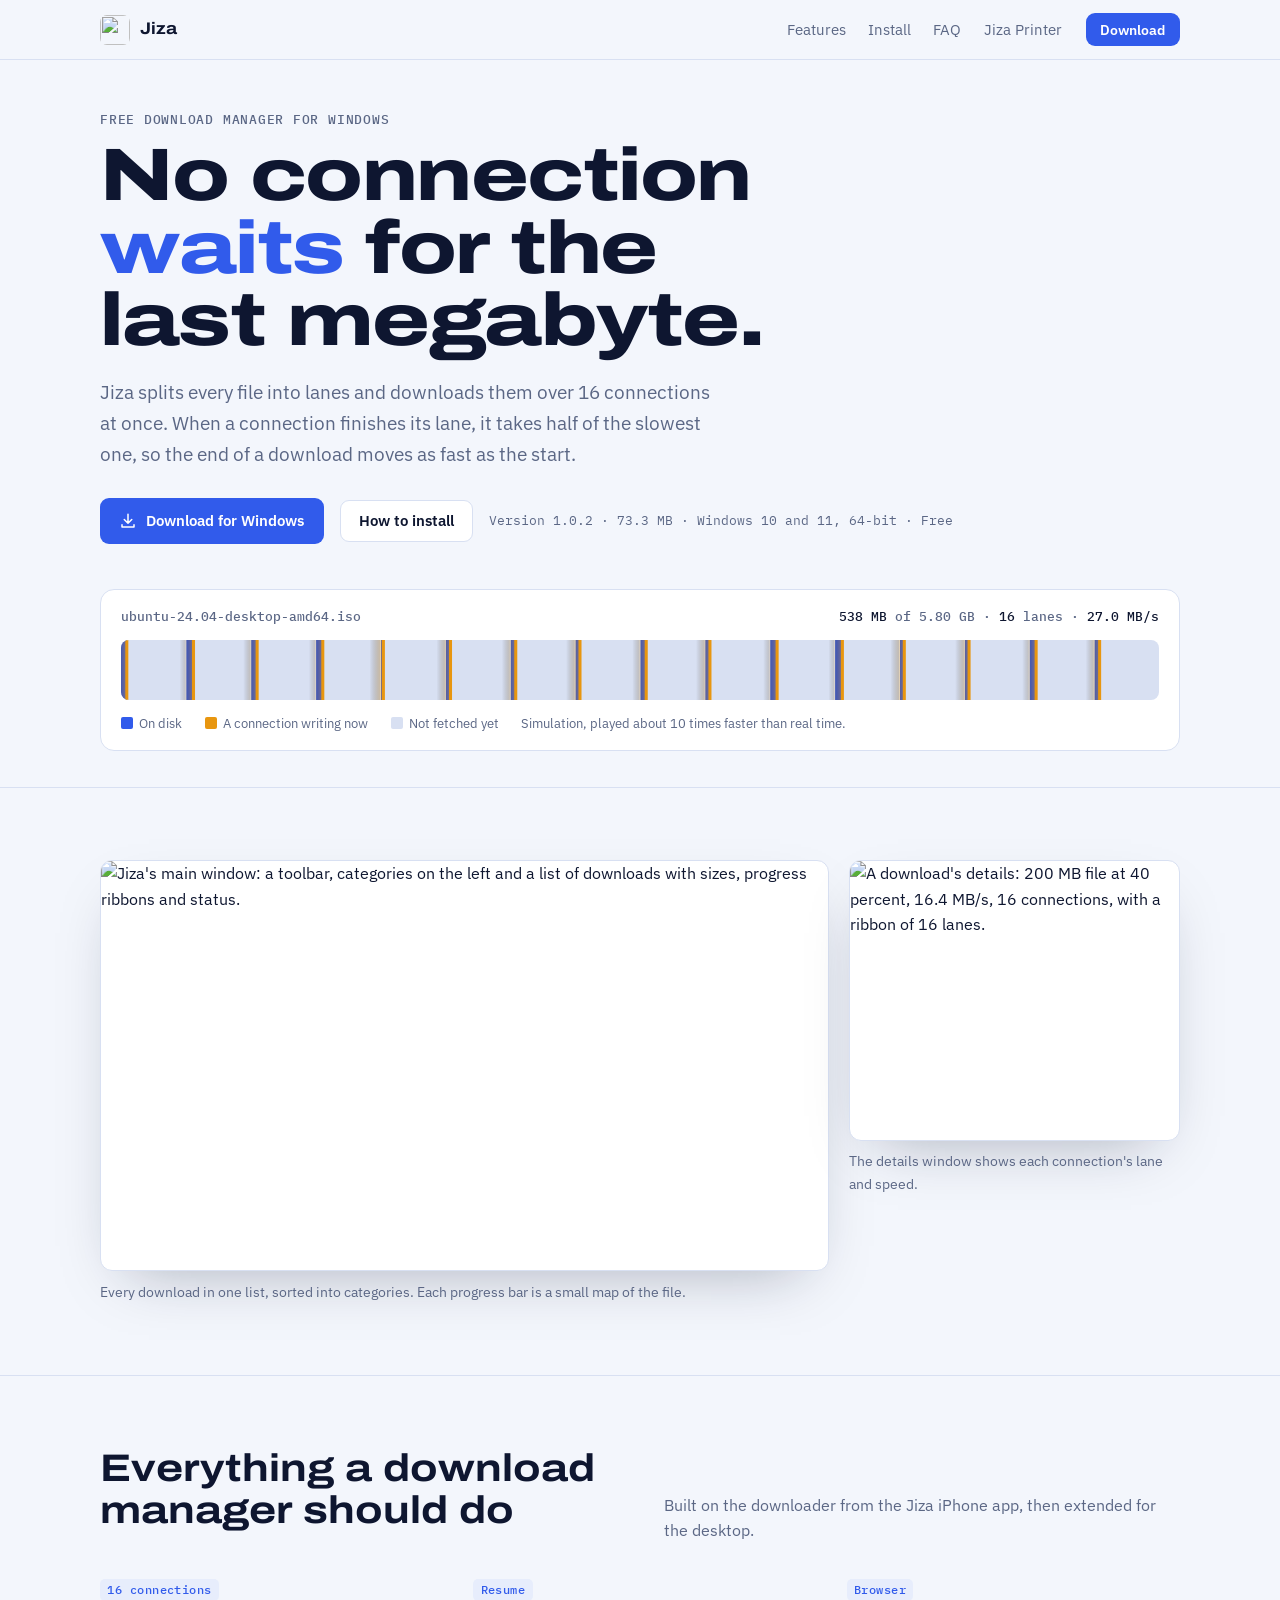
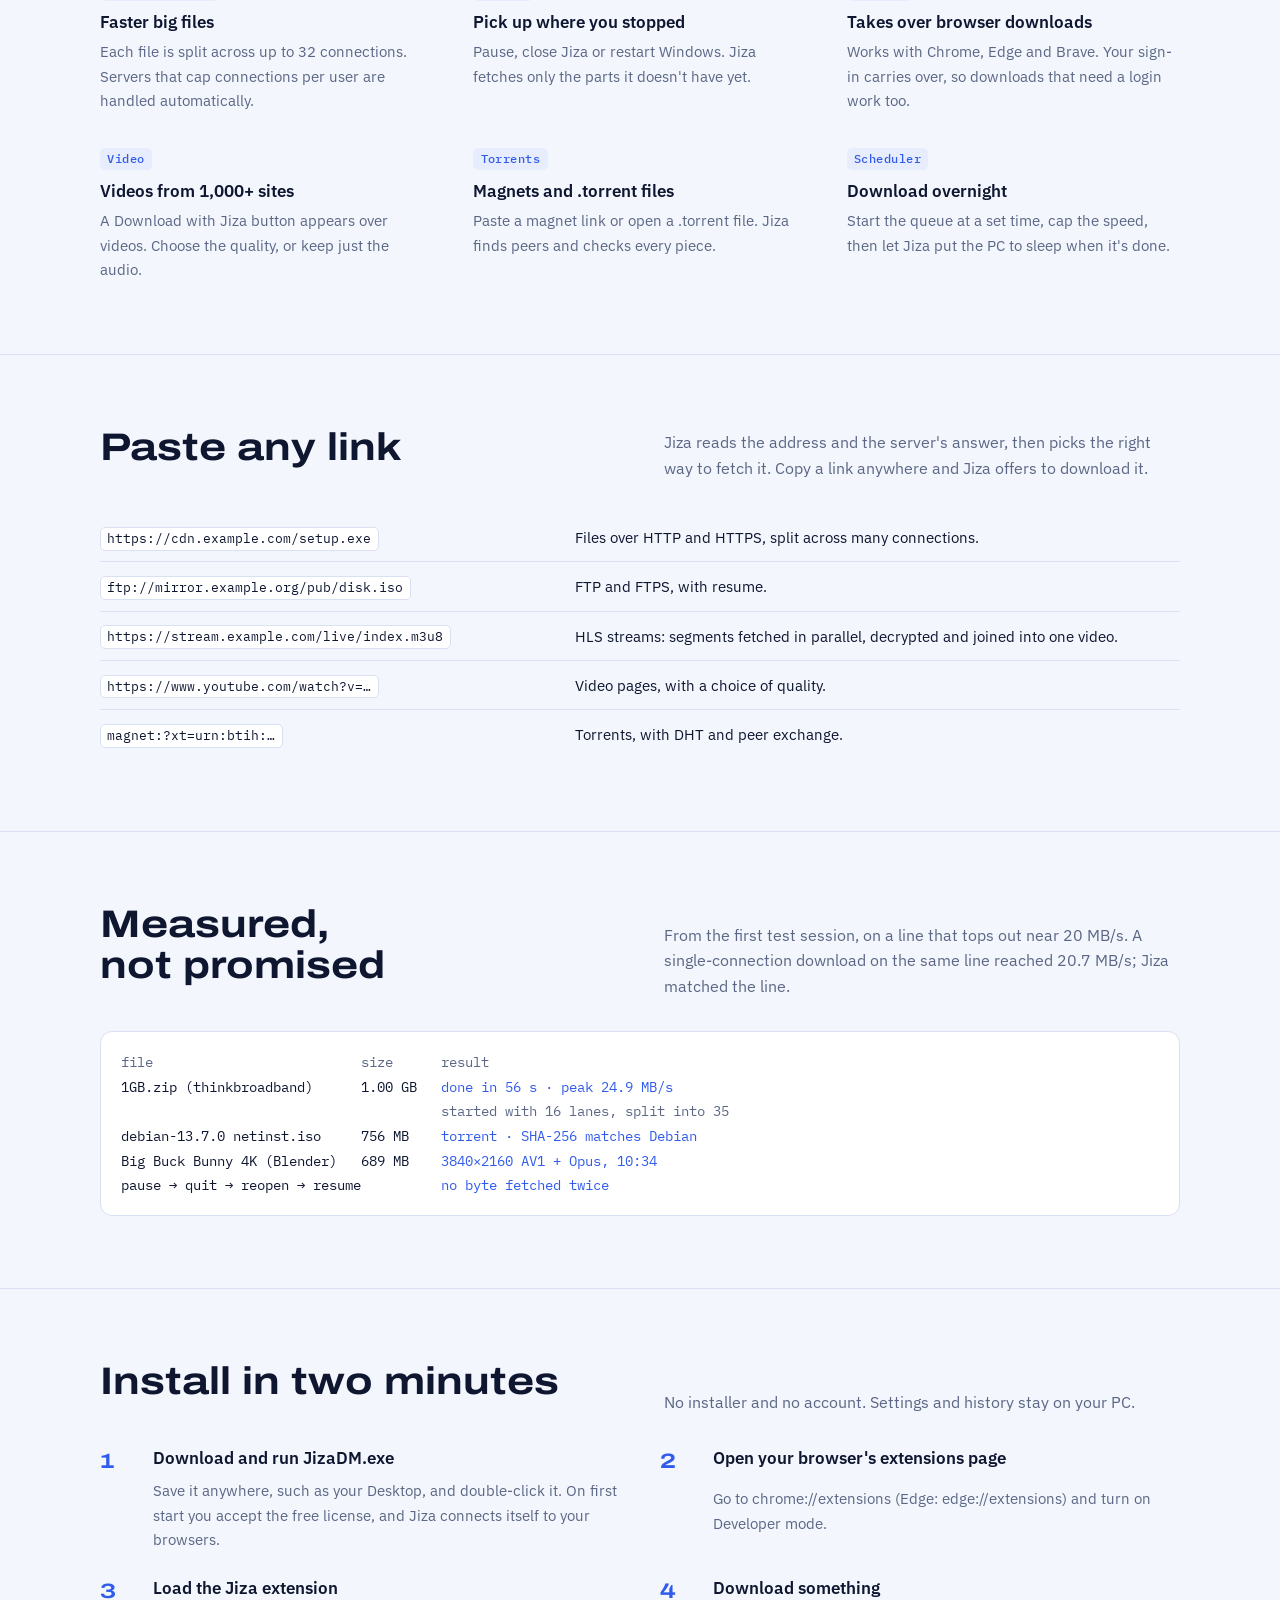
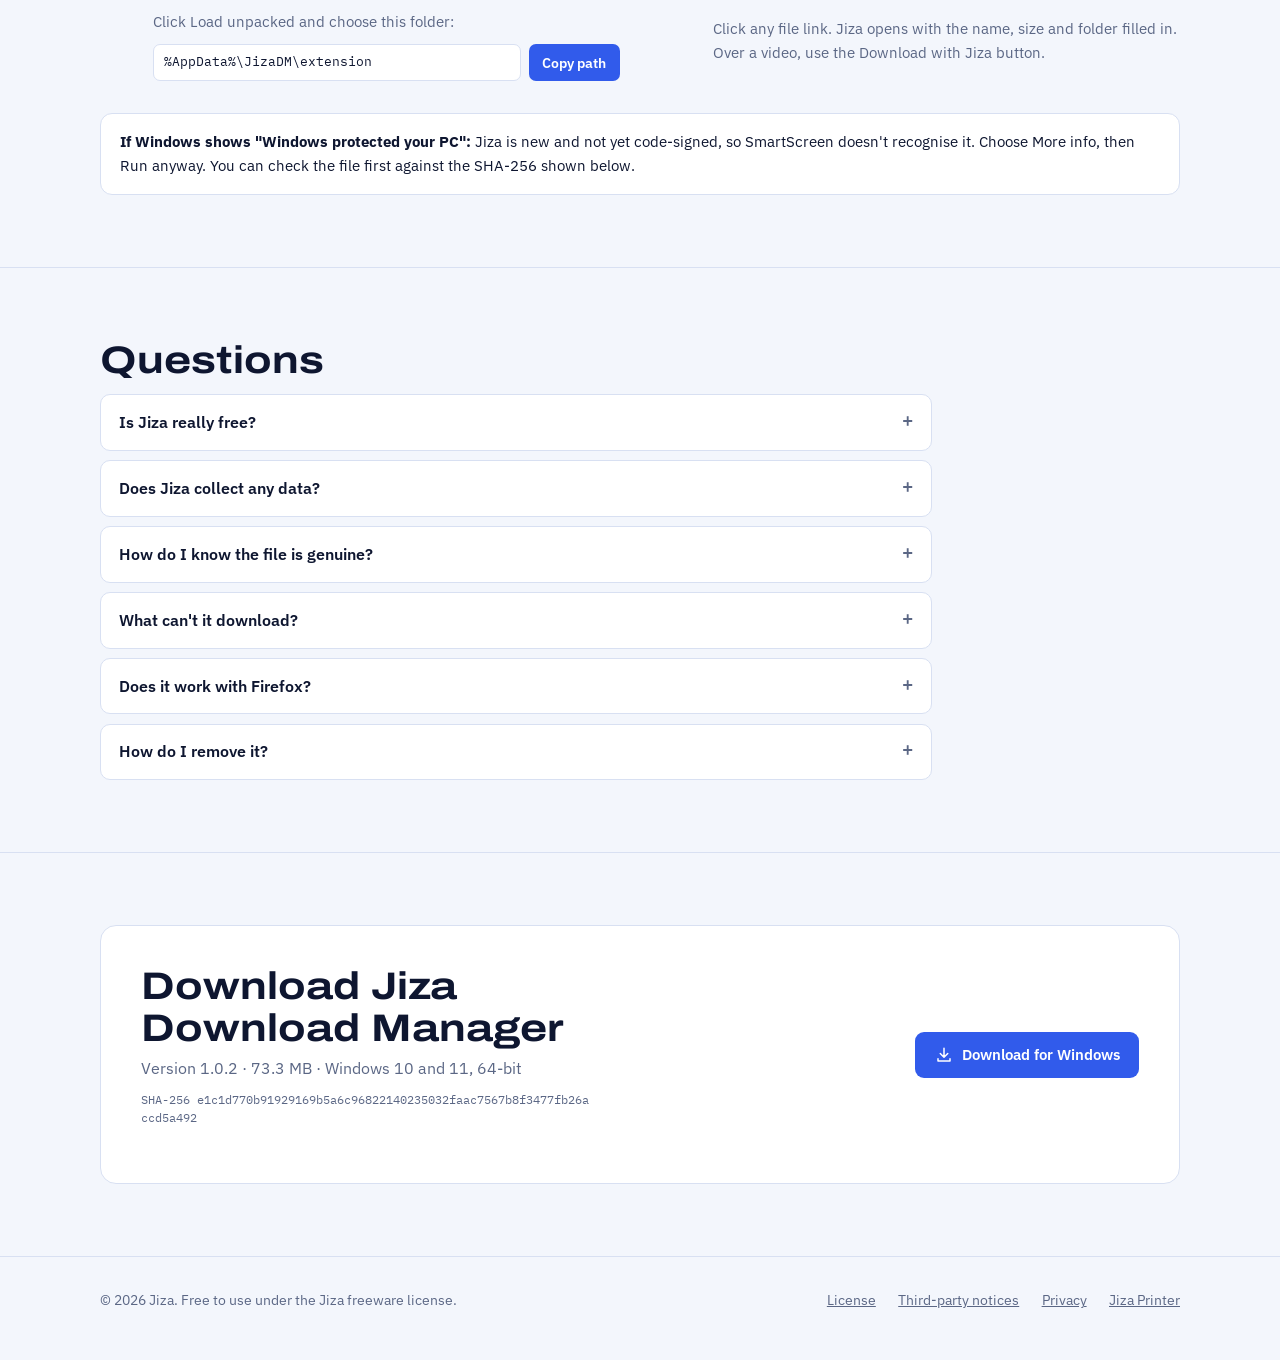
==== commit 3d894262: "Add Jiza Printer to jiza.app: product page, guide and download - public/printer.html: Jiza Printer p" ====
--- a/windows/JizaDM/site/public/index.html
+++ b/windows/JizaDM/site/public/index.html
@@ -157,6 +157,7 @@
       <a href="#features">Features</a>
       <a href="#install">Install</a>
       <a href="#faq">FAQ</a>
+      <a href="/printer">Jiza Printer</a>
     </nav>
     <a class="btn btn-primary btn-small" href="/download/JizaDM.exe">Download</a>
   </div>
@@ -323,6 +324,7 @@
       <a href="/license">License</a>
       <a href="/license#notices">Third-party notices</a>
       <a href="/license#privacy">Privacy</a>
+      <a href="/printer">Jiza Printer</a>
     </nav>
   </div>
 </footer>
